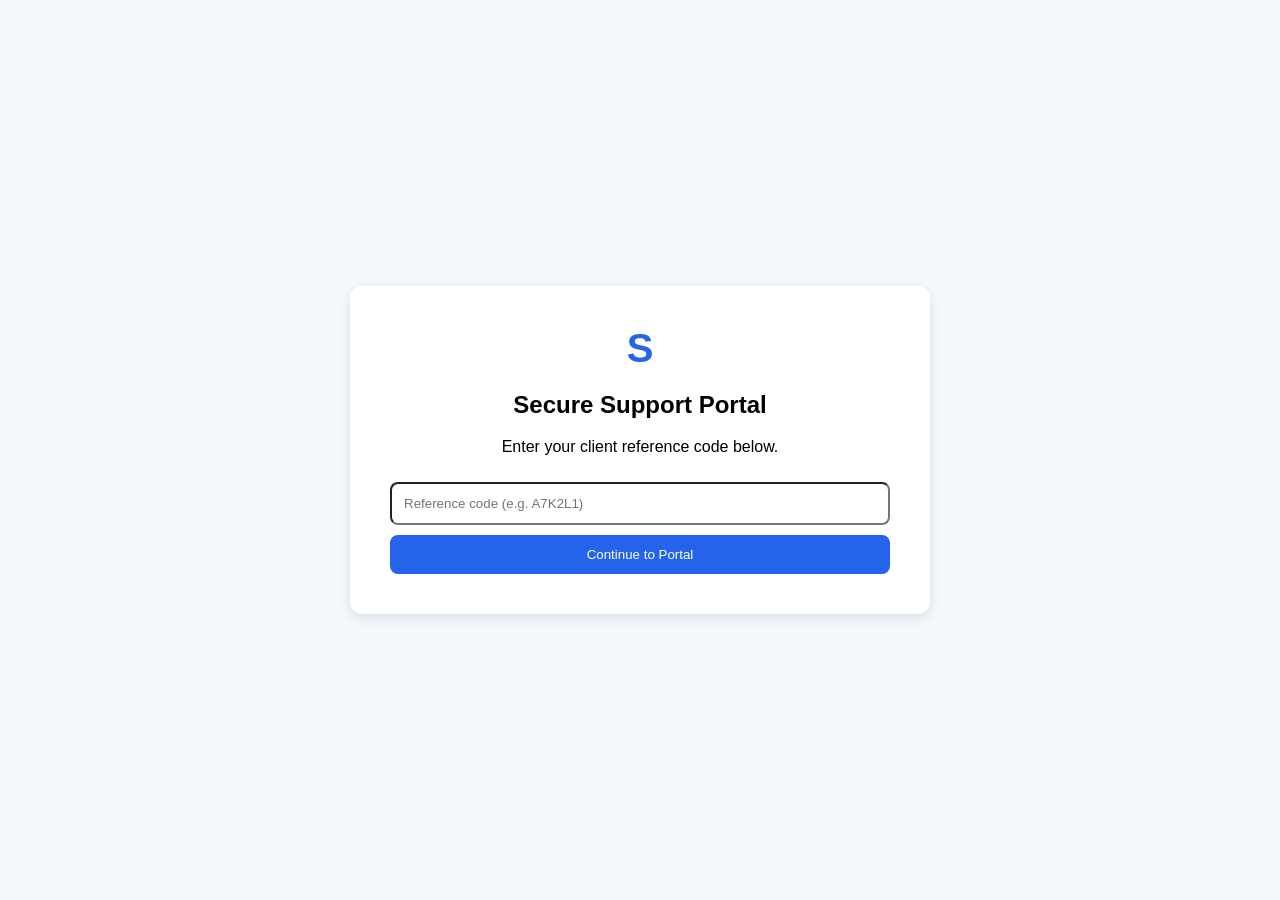
==== index.html @ 46128ecd "structure update" ====
<!DOCTYPE html>
<html lang="en">

<head>
    <meta charset="UTF-8" />
    <meta name="viewport" content="width=device-width, initial-scale=1.0" />
    <title>Secure Support Portal</title>
    <style>
        /* Add your CSS styles from earlier here */
        body {
            font-family: Arial, sans-serif;
            background: #f4f7fb;
            display: flex;
            align-items: center;
            justify-content: center;
            min-height: 100vh;
            margin: 0;
        }

        .card {
            background: #fff;
            padding: 40px;
            border-radius: 12px;
            box-shadow: 0 4px 12px rgba(0, 0, 0, 0.1);
            width: 100%;
            max-width: 500px;
            text-align: center;
        }

        .hidden {
            display: none !important;
        }

        input,
        button {
            width: 100%;
            padding: 12px;
            margin-top: 10px;
            border-radius: 8px;
            box-sizing: border-box;
        }

        button {
            background: #2563eb;
            color: white;
            border: none;
            cursor: pointer;
        }

        .error {
            color: red;
            margin-top: 10px;
            display: none;
        }
    </style>
</head>

<body>

    <div class="card" id="authView">
        <div style="font-size: 40px; font-weight: bold; color: #2563eb;">S</div>
        <h2>Secure Support Portal</h2>
        <p>Enter your client reference code below.</p>
        <input type="text" id="clientCode" placeholder="Reference code (e.g. A7K2L1)">
        <button onclick="handleAuth()" id="authBtn">Continue to Portal</button>
        <div class="error" id="authError">Invalid code. Please try again.</div>
    </div>

    <div class="card hidden" id="formView">
        <h2>Submit Request</h2>
        <h4 id="companyDisplay" style="color:#2563eb;"></h4>

        <input type="text" id="reqName" placeholder="Your Name" required>
        <input type="email" id="reqEmail" placeholder="Your Email" required>
        <button onclick="submitForm()" id="submitBtn">Submit Request</button>
        <div class="error" id="formError"></div>
    </div>

    <div class="card hidden" id="successView">
        <h2>Success!</h2>
        <p>Your Request ID is: <strong id="reqIdDisplay"></strong></p>
        <button onclick="window.location.reload()">Submit Another</button>
    </div>

    <script src="js/app.js"></script>
</body>

</html>
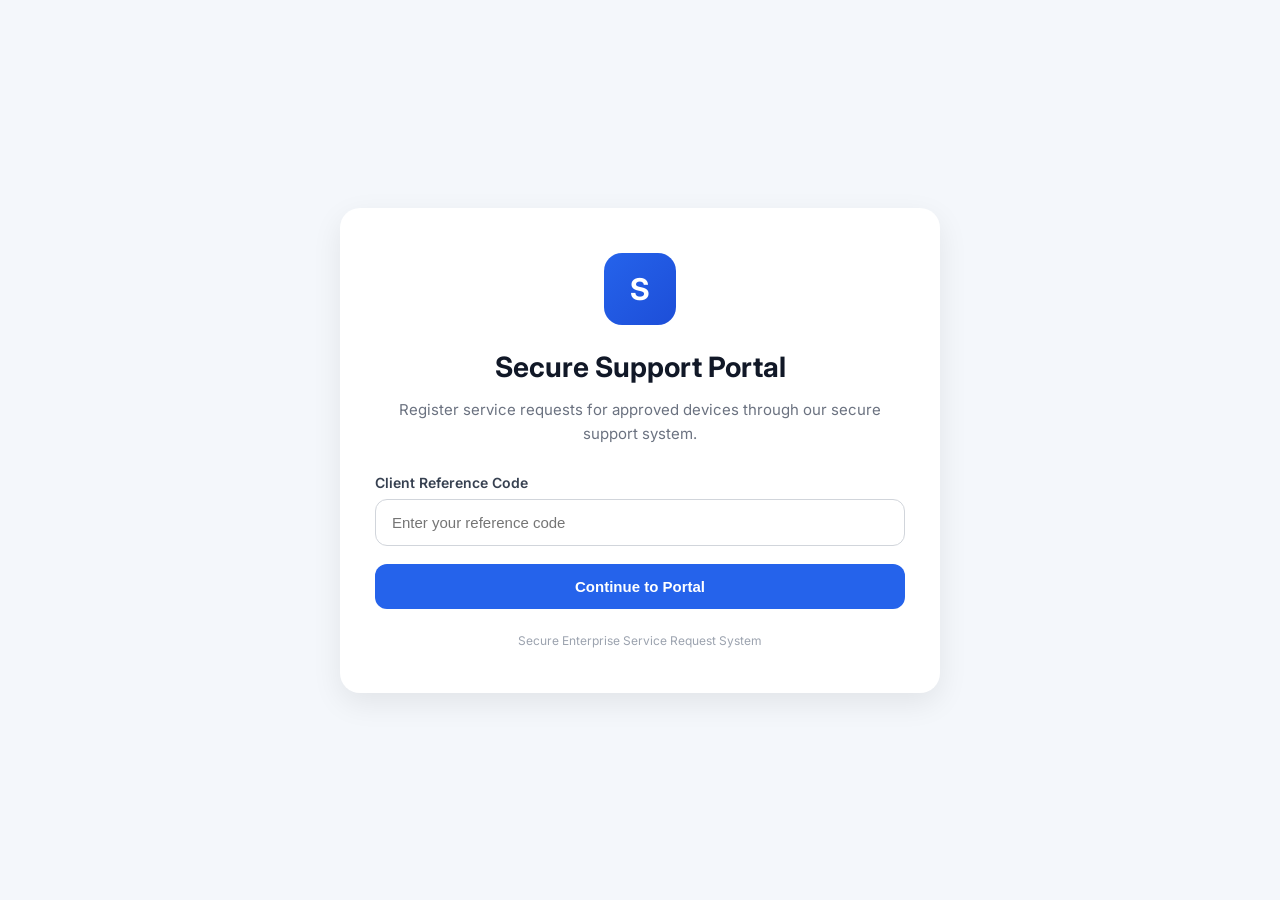
==== commit ec149c6f: "Update index.html" ====
--- a/index.html
+++ b/index.html
@@ -1,88 +1,71 @@
 <!DOCTYPE html>
 <html lang="en">
+<head>
+    <meta charset="UTF-8">
+    <meta name="viewport" content="width=device-width, initial-scale=1.0">
+    <title>Secure Support Portal</title>
+    <link rel="stylesheet" href="css/styles.css">
+    <link href="https://fonts.googleapis.com/css2?family=Inter:wght@400;500;600&display=swap" rel="stylesheet">
+</head>
+<body>
+    <div class="page-wrapper">
+        <main class="app-main">
+            
+            <div class="card" id="authView">
+                <div class="logo">S</div>
+                <h1>Secure Support Portal</h1>
+                <p>Register service requests for approved devices through our secure support system.</p>
+                
+                <div class="input-group">
+                    <label for="clientCode">Client Reference Code</label>
+                    <input type="text" id="clientCode" placeholder="Enter your reference code" autocomplete="off">
+                </div>
 
-<head>
-    <meta charset="UTF-8" />
-    <meta name="viewport" content="width=device-width, initial-scale=1.0" />
-    <title>Secure Support Portal</title>
-    <style>
-        /* Add your CSS styles from earlier here */
-        body {
-            font-family: Arial, sans-serif;
-            background: #f4f7fb;
-            display: flex;
-            align-items: center;
-            justify-content: center;
-            min-height: 100vh;
-            margin: 0;
-        }
+                <button class="btn btn-primary" id="authBtn" onclick="handleAuth()">Continue to Portal</button>
+                <div class="error-text hidden" id="authError"></div>
+                <div class="footer">Secure Enterprise Service Request System</div>
+            </div>
 
-        .card {
-            background: #fff;
-            padding: 40px;
-            border-radius: 12px;
-            box-shadow: 0 4px 12px rgba(0, 0, 0, 0.1);
-            width: 100%;
-            max-width: 500px;
-            text-align: center;
-        }
+            <div class="card hidden" id="formView">
+                <h2>Service Request Form</h2>
+                <div class="company-display" id="companyDisplay"></div>
+                
+                <div class="grid-2">
+                    <div class="input-group">
+                        <label>Requester Name *</label>
+                        <input type="text" id="reqName" required>
+                    </div>
+                    <div class="input-group">
+                        <label>Work Email *</label>
+                        <input type="email" id="reqEmail" required>
+                    </div>
+                </div>
 
-        .hidden {
-            display: none !important;
-        }
+                <div class="grid-2">
+                    <div class="input-group">
+                        <label>Location *</label>
+                        <input type="text" id="reqLocation" required>
+                    </div>
+                    <div class="input-group">
+                        <label>Room Name *</label>
+                        <input type="text" id="reqRoom" required>
+                    </div>
+                </div>
 
-        input,
-        button {
-            width: 100%;
-            padding: 12px;
-            margin-top: 10px;
-            border-radius: 8px;
-            box-sizing: border-box;
-        }
+                <button class="btn btn-primary" id="submitBtn" onclick="submitForm()">Submit Request</button>
+            </div>
 
-        button {
-            background: #2563eb;
-            color: white;
-            border: none;
-            cursor: pointer;
-        }
+            <div class="card hidden" id="successView" style="text-align: center;">
+                <div class="logo" style="background: #10B981;">✓</div>
+                <h2>Request Submitted</h2>
+                <p>Your reference number is:</p>
+                <div class="request-id-display" id="reqIdDisplay"></div>
+                <button class="btn btn-secondary" style="margin-top:20px;" onclick="window.location.reload()">Submit Another Request</button>
+            </div>
 
-        .error {
-            color: red;
-            margin-top: 10px;
-            display: none;
-        }
-    </style>
-</head>
-
-<body>
-
-    <div class="card" id="authView">
-        <div style="font-size: 40px; font-weight: bold; color: #2563eb;">S</div>
-        <h2>Secure Support Portal</h2>
-        <p>Enter your client reference code below.</p>
-        <input type="text" id="clientCode" placeholder="Reference code (e.g. A7K2L1)">
-        <button onclick="handleAuth()" id="authBtn">Continue to Portal</button>
-        <div class="error" id="authError">Invalid code. Please try again.</div>
+        </main>
     </div>
-
-    <div class="card hidden" id="formView">
-        <h2>Submit Request</h2>
-        <h4 id="companyDisplay" style="color:#2563eb;"></h4>
-
-        <input type="text" id="reqName" placeholder="Your Name" required>
-        <input type="email" id="reqEmail" placeholder="Your Email" required>
-        <button onclick="submitForm()" id="submitBtn">Submit Request</button>
-        <div class="error" id="formError"></div>
-    </div>
-
-    <div class="card hidden" id="successView">
-        <h2>Success!</h2>
-        <p>Your Request ID is: <strong id="reqIdDisplay"></strong></p>
-        <button onclick="window.location.reload()">Submit Another</button>
-    </div>
-
+    
     <script src="js/app.js"></script>
 </body>
-
-</html>+</html>
--- a/css/styles.css
+++ b/css/styles.css
@@ -0,0 +1,35 @@
+* { box-sizing: border-box; margin: 0; padding: 0; }
+body { font-family: 'Inter', Arial, sans-serif; background: #f4f7fb; color: #111827; min-height: 100vh; display: flex; align-items: center; justify-content: center; }
+
+.page-wrapper { width: 100%; padding: 20px; display: flex; justify-content: center; }
+.app-main { width: 100%; max-width: 600px; }
+
+.card { background: #fff; border-radius: 20px; padding: 45px 35px; box-shadow: 0 10px 30px rgba(0,0,0,0.08); text-align: center; animation: fadeIn .4s ease; }
+.card h1 { font-size: 28px; margin-bottom: 14px; }
+.card h2 { font-size: 24px; margin-bottom: 8px; }
+.card p { color: #6b7280; font-size: 15px; margin-bottom: 28px; line-height: 1.6; }
+
+.logo { width: 72px; height: 72px; margin: 0 auto 25px; border-radius: 18px; background: linear-gradient(135deg,#2563eb,#1d4ed8); color: #fff; display: flex; align-items: center; justify-content: center; font-size: 30px; font-weight: bold; }
+
+.input-group { margin-bottom: 18px; text-align: left; }
+label { display: block; margin-bottom: 8px; font-size: 14px; font-weight: 600; color: #374151; }
+input { width: 100%; padding: 14px 16px; border: 1px solid #d1d5db; border-radius: 12px; font-size: 15px; outline: none; transition: .2s; }
+input:focus { border-color: #2563eb; box-shadow: 0 0 0 4px rgba(37,99,235,0.12); }
+
+.grid-2 { display: grid; grid-template-columns: 1fr 1fr; gap: 16px; }
+@media(max-width: 480px) { .grid-2 { grid-template-columns: 1fr; } .card { padding: 35px 24px; } }
+
+.btn { width: 100%; padding: 14px; border: none; border-radius: 12px; font-size: 15px; font-weight: 600; cursor: pointer; transition: .2s; }
+.btn-primary { background: #2563eb; color: #fff; }
+.btn-primary:hover:not(:disabled) { background: #1d4ed8; }
+.btn-secondary { background: #f3f4f6; color: #374151; }
+.btn:disabled { opacity: 0.7; cursor: not-allowed; }
+
+.company-display { background: #eff6ff; color: #1e3a8a; padding: 12px; border-radius: 8px; font-weight: 600; margin-bottom: 24px; text-align: center; border: 1px solid #bfdbfe; }
+.request-id-display { background: #ecfdf5; color: #065f46; padding: 16px; border-radius: 8px; font-size: 20px; font-weight: bold; border: 1px dashed #10b981; display: inline-block; }
+
+.footer { margin-top: 24px; color: #9ca3af; font-size: 12px; }
+.error-text { margin-top: 14px; color: #dc2626; font-size: 14px; display: block; }
+.hidden { display: none !important; }
+
+@keyframes fadeIn { from { opacity: 0; transform: translateY(10px); } to { opacity: 1; transform: translateY(0); } }
